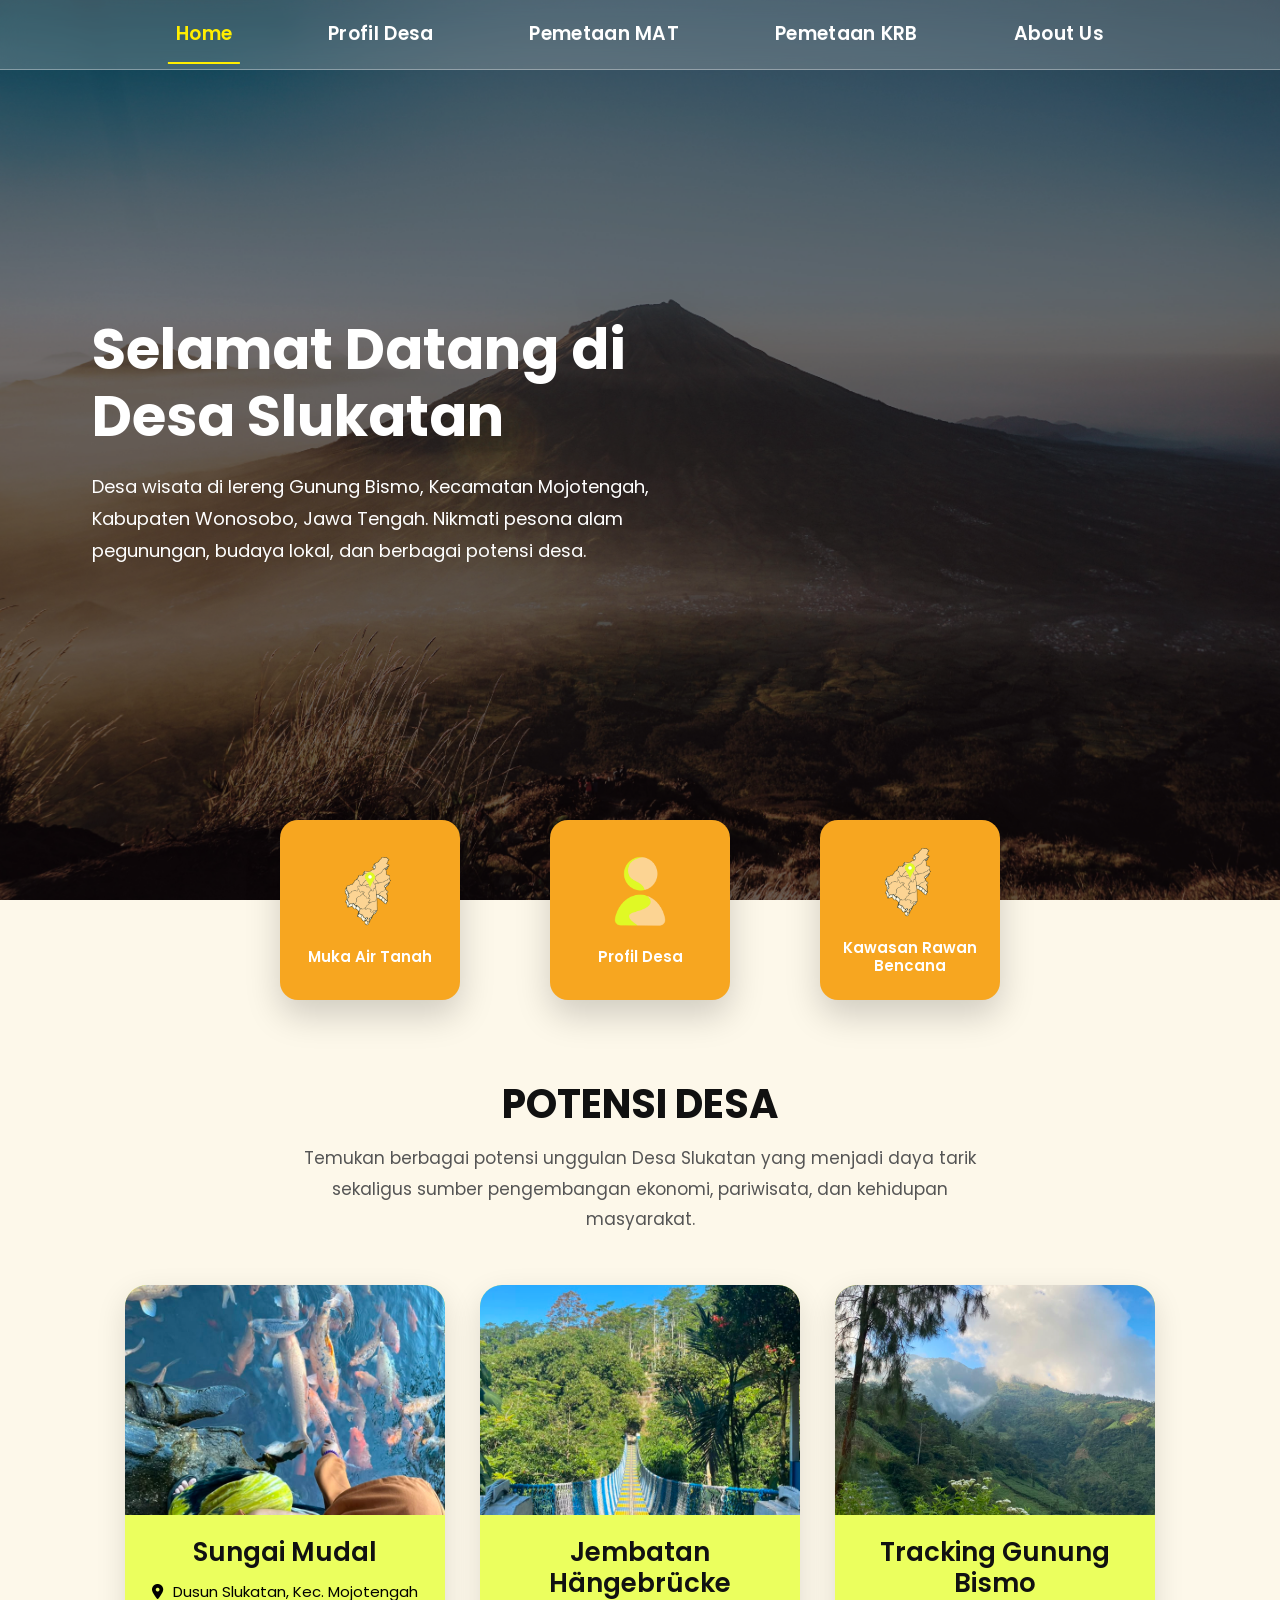
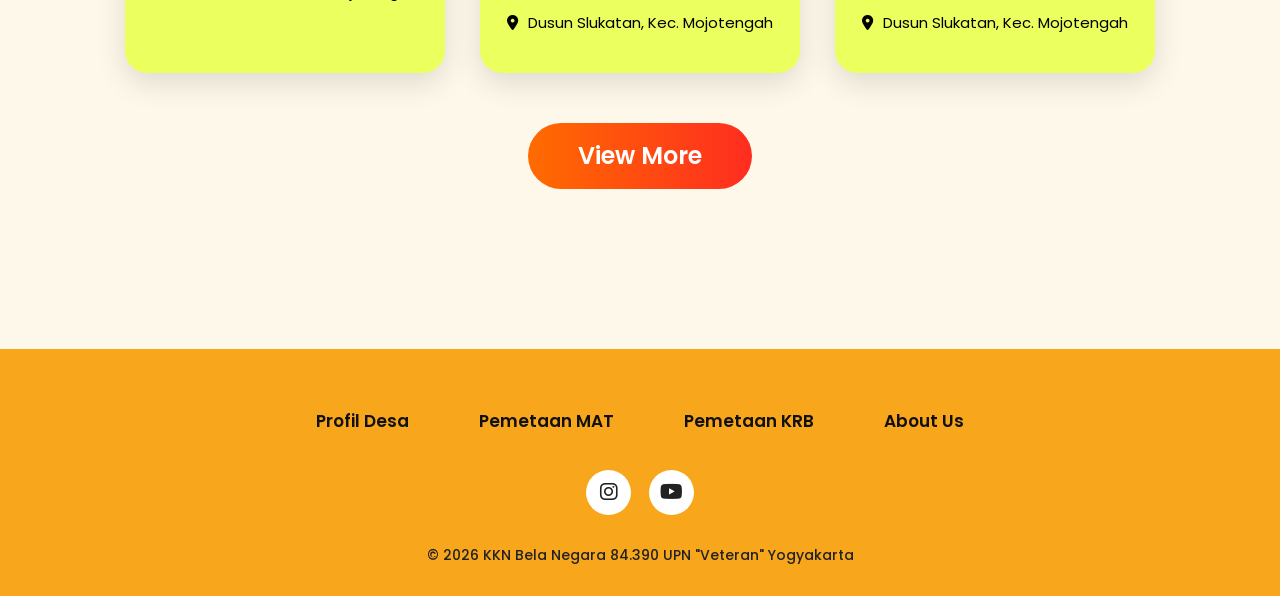
==== index.html @ f86915c8 "Migrasi kode program dari PHP ke HTML statis untuk Netlify" ====
<!DOCTYPE html>
<html lang="id">

<head>
    <meta charset="UTF-8">
    <meta name="viewport" content="width=device-width, initial-scale=1.0">
    <title>Website Desa Slukatan</title>

    <!-- Bootstrap -->
    <link href="https://cdn.jsdelivr.net/npm/bootstrap@5.3.3/dist/css/bootstrap.min.css" rel="stylesheet">

    <!-- Google Font -->
    <link href="https://fonts.googleapis.com/css2?family=Poppins:wght@300;400;500;600;700&display=swap" rel="stylesheet">

    <!-- Font Awesome -->
    <link rel="stylesheet" href="https://cdnjs.cloudflare.com/ajax/libs/font-awesome/6.6.0/css/all.min.css">

    <!-- CSS -->
    <link rel="stylesheet" href="assets/css/style.css">
    <link rel="stylesheet" href="assets/css/navbar.css">
    <link rel="stylesheet" href="assets/css/footer.css">
</head>

<body>

    <!-- ================= NAVBAR ================= -->
    <nav class="navbar navbar-expand-lg fixed-top">
        <div class="container">
            <button class="navbar-toggler" type="button" data-bs-toggle="collapse" data-bs-target="#navbarMenu">
                <span class="navbar-toggler-icon"></span>
            </button>

            <div class="collapse navbar-collapse justify-content-center" id="navbarMenu">
                <ul class="navbar-nav">
                    <li class="nav-item">
                        <!-- Menambahkan class 'active' secara manual karena ini halaman home -->
                        <a class="nav-link active" href="index.html">Home</a>
                    </li>
                    <li class="nav-item">
                        <a class="nav-link" href="profil.html">Profil Desa</a>
                    </li>
                    <li class="nav-item">
                        <a class="nav-link" href="pemetaan-mat.html">Pemetaan MAT</a>
                    </li>
                    <li class="nav-item">
                        <a class="nav-link" href="pemetaan-krb.html">Pemetaan KRB</a>
                    </li>
                    <li class="nav-item">
                        <a class="nav-link" href="about.html">About Us</a>
                    </li>
                </ul>
            </div>
        </div>
    </nav>

    <!-- ================= HERO ================= -->
    <section class="hero">
        <div class="overlay"></div>
        <div class="container hero-content">
            <h1>Selamat Datang di Desa Slukatan</h1>
            <p>
                Desa wisata di lereng Gunung Bismo, Kecamatan Mojotengah,
                Kabupaten Wonosobo, Jawa Tengah.
                Nikmati pesona alam pegunungan, budaya lokal,
                dan berbagai potensi desa.
            </p>
        </div>
    </section>

    <!-- ================= MENU CEPAT ================= -->
    <section class="quick-menu">
        <div class="menu-container">
            <!-- MAT -->
            <a href="pemetaan-mat.html" class="menu-card">
                <div class="icon-box">
                    <img src="assets/icon/peta.png" alt="MAT">
                </div>
                <h3>Muka Air Tanah</h3>
            </a>

            <!-- PROFIL -->
            <a href="profil.html" class="menu-card">
                <div class="icon-box">
                    <img src="assets/icon/profil.png" alt="Profil">
                </div>
                <h3>Profil Desa</h3>
            </a>

            <!-- KRB -->
            <a href="pemetaan-krb.html" class="menu-card">
                <div class="icon-box">
                    <img src="assets/icon/peta.png" alt="KRB">
                </div>
                <h3>Kawasan Rawan Bencana</h3>
            </a>
        </div>
    </section>

    <!-- ================= POTENSI DESA ================= -->
    <section class="potensi" id="potensi">
        <div class="container">
            <div class="section-title">
                <h2>POTENSI DESA</h2>
                <p>
                    Temukan berbagai potensi unggulan Desa Slukatan yang menjadi daya tarik sekaligus
                    sumber pengembangan ekonomi, pariwisata, dan kehidupan masyarakat.
                </p>
            </div>

            <div class="potensi-wrapper">
                <!-- CARD 1 -->
                <div class="potensi-card">
                    <div class="potensi-image">
                        <img src="assets/img/sungaiMudal.jpeg" alt="Sungai Mudal">
                    </div>
                    <div class="potensi-content">
                        <h3>Sungai Mudal</h3>
                        <p>
                            <a href="https://maps.app.goo.gl/9FUaUfdLYMELs5wk8" target="_blank" style="color: black; text-decoration: none;">
                                <i class="fa-solid fa-location-dot"></i> Dusun Slukatan, Kec. Mojotengah
                            </a>
                        </p>
                    </div>
                </div>

                <!-- CARD 2 -->
                <div class="potensi-card">
                    <div class="potensi-image">
                        <img src="assets/img/jembatan.jpeg" alt="Jembatan">
                    </div>
                    <div class="potensi-content">
                        <h3>Jembatan Hängebrücke</h3>
                        <p>
                            <a href="https://maps.app.goo.gl/SpD9vVay1JwHwFEi6" target="_blank" style="color: black; text-decoration: none;">
                                <i class="fa-solid fa-location-dot"></i> Dusun Slukatan, Kec. Mojotengah
                            </a>
                        </p>
                    </div>
                </div>

                <!-- CARD 3 -->
                <div class="potensi-card">
                    <div class="potensi-image">
                        <img src="assets/img/traking.jpeg" alt="Tracking">
                    </div>
                    <div class="potensi-content">
                        <h3>Tracking Gunung Bismo</h3>
                        <p>
                            <a href="https://maps.app.goo.gl/m81eEWnUda3TgtUe6" target="_blank" style="color: black; text-decoration: none;">
                                <i class="fa-solid fa-location-dot"></i> Dusun Slukatan, Kec. Mojotengah
                            </a>
                        </p>
                    </div>
                </div>
            </div>

            <div class="btn-center">
                <a href="profil.html" class="btn-view">View More</a>
            </div>
        </div>
    </section>

    <!-- ================= FOOTER ================= -->
    <footer class="footer">
        <div class="footer-container">
            <div class="footer-menu">
                <!-- Mengubah absolute path /KKN/ menjadi relative path agar aman di hosting -->
                <a href="profil.html">Profil Desa</a>
                <a href="pemetaan-mat.html">Pemetaan MAT</a>
                <a href="pemetaan-krb.html">Pemetaan KRB</a>
                <a href="about.html">About Us</a>
            </div>

            <div class="footer-social">
                <a href="https://www.instagram.com/gema_slukatan?igsh=MTFreDU4djh2c2pqaA%3D%3D&utm_source=qr" target="_blank">
                    <i class="fab fa-instagram"></i>
                </a>
                <a href="https://www.youtube.com/channel/UCSCnDuBpf0LPVZ2UuKND70A" target="_blank">
                    <i class="fab fa-youtube"></i>
                </a>
            </div>

            <div class="footer-copy">
                © 2026 KKN Bela Negara 84.390 UPN "Veteran" Yogyakarta
            </div>
        </div>
    </footer>

    <!-- Javascript -->
    <script src="https://cdn.jsdelivr.net/npm/bootstrap@5.3.3/dist/js/bootstrap.bundle.min.js"></script>
    <script src="assets/js/script.js"></script>
</body>

</html>
---- assets/css/style.css ----
/* ===========================================
   GLOBAL
=========================================== */

*{
    margin: 0;
    padding: 0;
    box-sizing: border-box;
    font-family: 'Poppins', sans-serif;
}

html{
    scroll-behavior: smooth;
}

body{
    background: #fdf8ea;
    overflow-x: hidden;
}






/* ===========================================
   HERO
=========================================== */

.hero{
    width: 100%;
    height: 100vh;
    background: url("../img/home.jpg") center center/cover no-repeat;
    position: relative;
    display: flex;
    align-items: center;
}

.overlay{
    position: absolute;
    width: 100%;
    height: 100%;
    background: rgba(0,0,0,.45);
}

.hero-content{
    position: relative;
    color: white;
    max-width: 650px;
    margin-left: 80px;
    z-index: 2;
}

.hero-content h1{
    font-size: 56px;
    font-weight: 700;
    margin-bottom: 20px;
}

.hero-content p{
    font-size: 18px;
    line-height: 1.8;
}


/* ===========================================
   BUTTON HERO
=========================================== */

.btn-hero{
    display: inline-block;
    margin-top: 30px;
    padding: 14px 35px;
    background: #ff9800;
    color: white;
    text-decoration: none;
    border-radius: 50px;
    font-weight: 600;
    transition: .3s;
}

.btn-hero:hover{
    background: #ff6b00;
    transform: translateY(-3px);
}


/* ===========================================
   RESPONSIVE
=========================================== */

@media (max-width:992px){

    .navbar-nav{
        gap: 10px;
        text-align: center;
        background: rgba(0,0,0,.75);
        padding: 20px;
        border-radius: 10px;
    }

    .hero-content{
        margin-left: 30px;
        margin-right: 30px;
    }

    .hero-content h1{
        font-size: 40px;
    }

    .hero-content p{
        font-size: 16px;
    }

}

@media (max-width:576px){

    .hero-content h1{
        font-size: 32px;
    }

    .hero-content p{
        font-size: 15px;
    }

}


/* ===================================
   QUICK MENU
=================================== */

.quick-menu{

    position: relative;

    margin-top: -80px;

    z-index: 20;

}

.menu-container{

    width: 90%;

    max-width: 1200px;

    margin: auto;

    display: flex;

    justify-content: center;

    gap: 90px;

    flex-wrap: wrap;

}

.menu-card{

    width: 180px;

    height: 180px;

    background: #F7A620;

    border-radius: 18px;

    display: flex;

    flex-direction: column;

    justify-content: center;

    align-items: center;

    text-decoration: none;

    color: white;

    box-shadow: 0 15px 35px rgba(0,0,0,.18);

    transition: .35s;

}

.menu-card:hover{

    transform: translateY(-12px) scale(1.05);

    box-shadow: 0 25px 45px rgba(0,0,0,.3);

    background: #ffb733;

}

.icon-box{

    width: 90px;

    height: 90px;

    display: flex;

    justify-content: center;

    align-items: center;

}

.icon-box img{

    width: 80px;

    transition: .4s;

}

.menu-card:hover img{

    transform: scale(1.15) rotate(5deg);

}

.menu-card h3{

    margin-top: 12px;

    text-align: center;

    font-size: 15px;

    font-weight: 600;

}

/* ======================================
        POTENSI DESA
====================================== */

.potensi{
    padding:80px 20px;
    background:#FDF8EA;
}

.section-title{
    text-align:center;
    margin-bottom:50px;
}

.section-title h2{
    font-size:40px;
    font-weight:700;
    color:#111;
    margin-bottom:15px;
}

.section-title p{
    max-width:700px;
    width:90%;
    margin:auto;
    color:#555;
    font-size:17px;
    line-height:1.8;
}

/* ========================= */

.potensi-wrapper{
    display:flex;
    justify-content:center;
    align-items:stretch;
    gap:35px;
    flex-wrap:wrap;
}

/* ========================= */

.potensi-card{
    width:100%;
    max-width:320px;
    background:#EBFF5E;
    border-radius:22px;
    overflow:hidden;
    box-shadow:0 10px 30px rgba(0,0,0,.12);
    transition:.35s ease;
    cursor:pointer;
}

.potensi-card:hover{
    transform:translateY(-10px);
    box-shadow:0 18px 35px rgba(0,0,0,.18);
}

.potensi-image{
    width:100%;
    overflow:hidden;
}

.potensi-image img{
    width:100%;
    height:230px;
    object-fit:cover;
    display:block;
    transition:.5s;
}

.potensi-card:hover img{
    transform:scale(1.08);
}

/* ========================= */

.potensi-content{
    padding:22px;
    text-align:center;
}

.potensi-content h3{
    font-size:26px;
    font-weight:600;
    margin-bottom:12px;
    color:#111;
}

.potensi-content p{
    font-size:15px;
    color:#444;
    line-height:1.6;
}

.potensi-content i{
    color:#000;
    margin-right:6px;
}

/* ========================= */

.btn-center{
    text-align:center;
    margin-top:50px;
}

.btn-view{
    display:inline-block;
    padding:15px 50px;
    border-radius:50px;
    background:linear-gradient(90deg,#ff6b00,#ff2d20);
    color:#fff;
    text-decoration:none;
    font-size:24px;
    font-weight:600;
    transition:.3s;
}

.btn-view:hover{
    color:#fff;
    transform:translateY(-4px);
    box-shadow:0 10px 25px rgba(255,90,0,.35);
}
---- assets/css/navbar.css ----
/* ==========================================
                NAVBAR
========================================== */

.navbar{

    position: fixed;
    top: 0;
    left: 0;

    width: 100%;
    height: 70px;

    display: flex;
    align-items: center;

    background: rgba(190,190,190,.28);

    backdrop-filter: blur(12px);
    -webkit-backdrop-filter: blur(12px);

    border-bottom: 1px solid rgba(255,255,255,.35);

    z-index: 999;

    transition: .4s ease;

}

/* ========================= */

.navbar .container{

    max-width: 1300px;
    width: 100%;
    margin: auto;

}

/* ========================= */

.navbar-nav{

    display: flex;
    align-items: center;
    justify-content: center;

    width: 100%;

    gap: 80px;

}

/* ========================= */

.nav-item{

    list-style: none;

}

/* ========================= */

.nav-link{

    color: #fff !important;

    text-decoration: none;

    font-size: 19px;

    font-weight: 600;

    letter-spacing: .3px;

    transition: .3s;

    position: relative;

}

/* Garis bawah */

.nav-link::after{

    content: "";

    position: absolute;

    left: 50%;

    bottom: -7px;

    width: 0;

    height: 2px;

    background: #ffee00;

    transform: translateX(-50%);

    transition: .3s;

}

.nav-link:hover{

    color: #ffee00 !important;

}

.nav-link:hover::after{

    width: 100%;

}

/* Menu aktif */

.nav-link.active{

    color: #ffee00 !important;

}

.nav-link.active::after{

    width: 100%;

}

/* ========================= */
/* HAMBURGER */
/* ========================= */

.navbar-toggler{

    border: none;

    outline: none;

}

.navbar-toggler:focus{

    box-shadow: none;

}

/* ========================= */
/* SAAT DISCROLL */
/* ========================= */

.navbar.scrolled{

    background: rgba(30,30,30,.85);

    box-shadow: 0 8px 20px rgba(0,0,0,.15);

}
---- assets/css/footer.css ----
/* ==========================================
                FOOTER
========================================== */

.footer{
    width: 100%;
    background: #F8A61B;
    padding: 60px 20px 30px;
    margin-top: 80px;
}

.footer-container{
    max-width: 1200px;
    margin: auto;
}

/* ================= MENU ================= */

.footer-menu{
    display: flex;
    justify-content: center;
    align-items: center;
    gap: 70px;
    flex-wrap: wrap;
    margin-bottom: 35px;
}

.footer-menu a{
    text-decoration: none;
    color: #111;
    font-size: 17px;
    font-weight: 600;
    transition: .3s;
    position: relative;
}

.footer-menu a::after{
    content: "";
    position: absolute;
    left: 0;
    bottom: -6px;
    width: 0;
    height: 2px;
    background: white;
    transition: .3s;
}

.footer-menu a:hover{
    color: white;
}

.footer-menu a:hover::after{
    width: 100%;
}

/* ================= SOSIAL MEDIA ================= */

.footer-social{
    display: flex;
    justify-content: center;
    gap: 18px;
    margin-bottom: 30px;
}

.footer-social a{
    width: 45px;
    height: 45px;
    border-radius: 50%;
    background: white;
    color: #222;
    display: flex;
    justify-content: center;
    align-items: center;
    font-size: 20px;
    text-decoration: none;
    transition: .3s;
}

.footer-social a:hover{
    background: #222;
    color: white;
    transform: translateY(-5px);
}

/* ================= COPYRIGHT ================= */

.footer-copy{
    text-align: center;
    font-size: 14px;
    color: #222;
    font-weight: 500;
}

/* ================= RESPONSIVE ================= */

@media(max-width:768px){

    .footer{
        padding: 45px 15px 25px;
    }

    .footer-menu{
        flex-direction: column;
        gap: 18px;
    }

    .footer-menu a{
        font-size: 16px;
    }

    .footer-social a{
        width: 40px;
        height: 40px;
        font-size: 18px;
    }

    .footer-copy{
        font-size: 12px;
    }

}
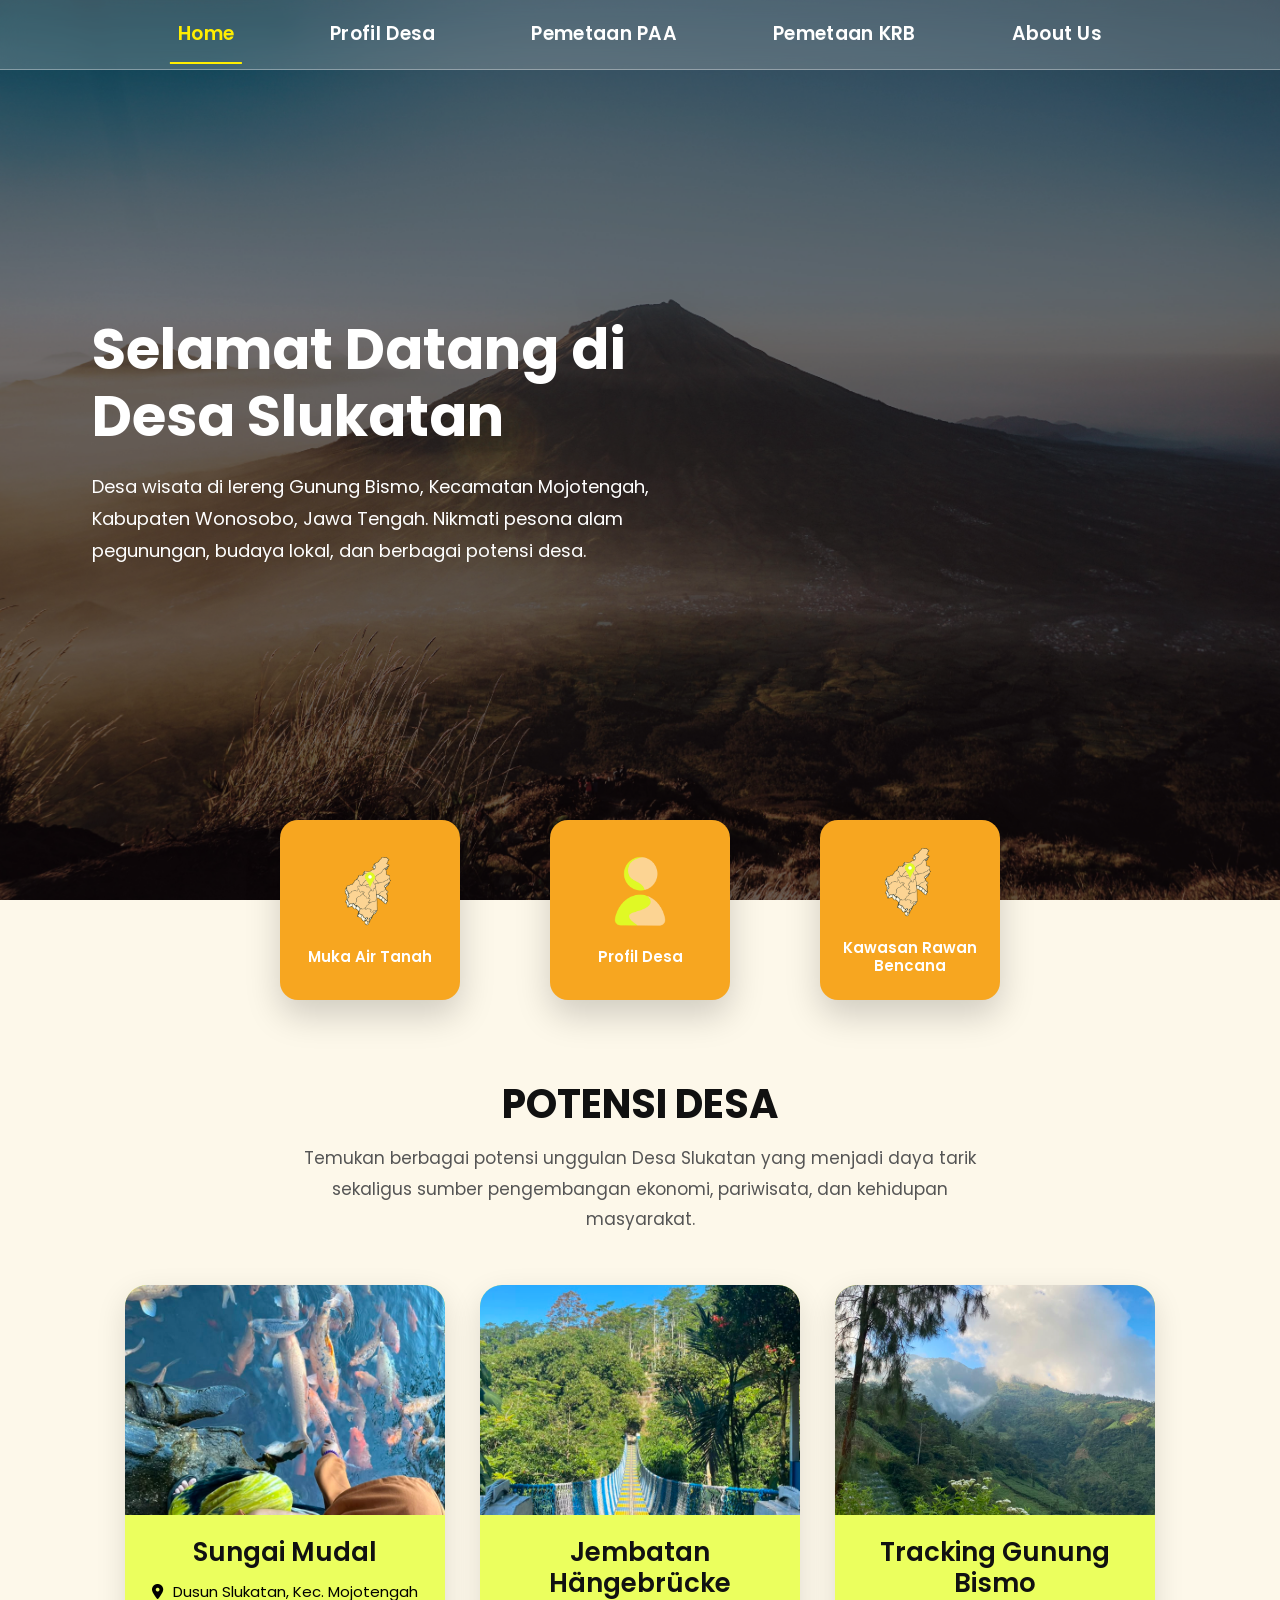
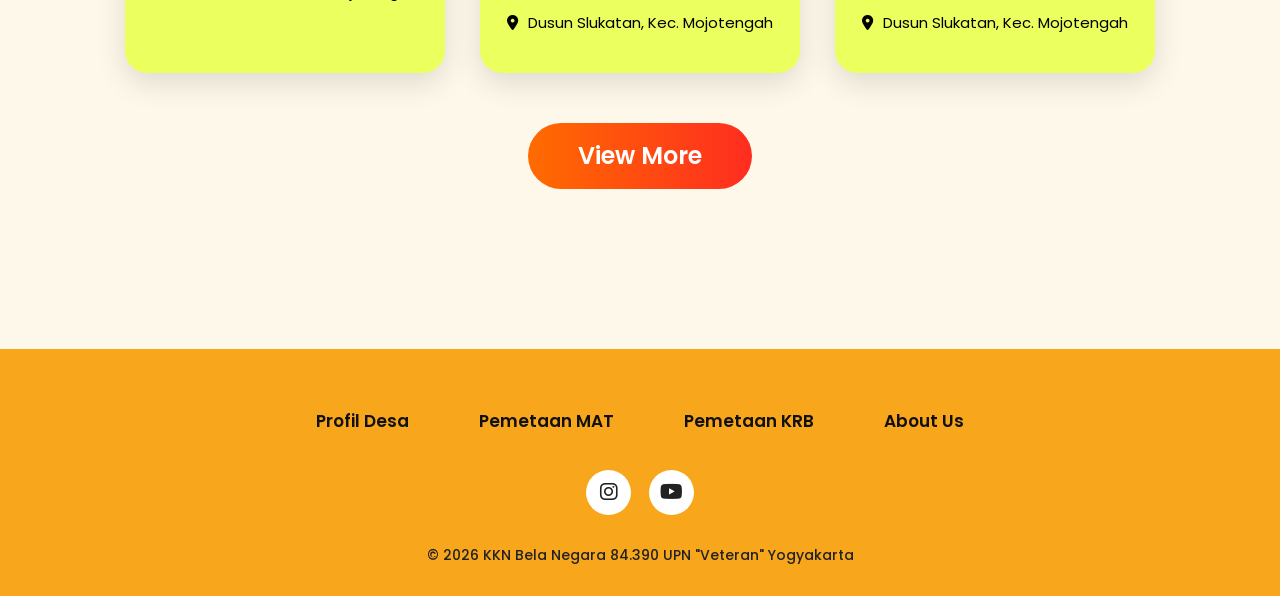
==== commit 3458bda7: "Memperbaiki tampilan CSS dan perbaikan responsif peta MAT" ====
--- a/index.html
+++ b/index.html
@@ -40,7 +40,7 @@
                         <a class="nav-link" href="profil.html">Profil Desa</a>
                     </li>
                     <li class="nav-item">
-                        <a class="nav-link" href="pemetaan-mat.html">Pemetaan MAT</a>
+                        <a class="nav-link" href="pemetaan-mat.html">Pemetaan PAA</a>
                     </li>
                     <li class="nav-item">
                         <a class="nav-link" href="pemetaan-krb.html">Pemetaan KRB</a>
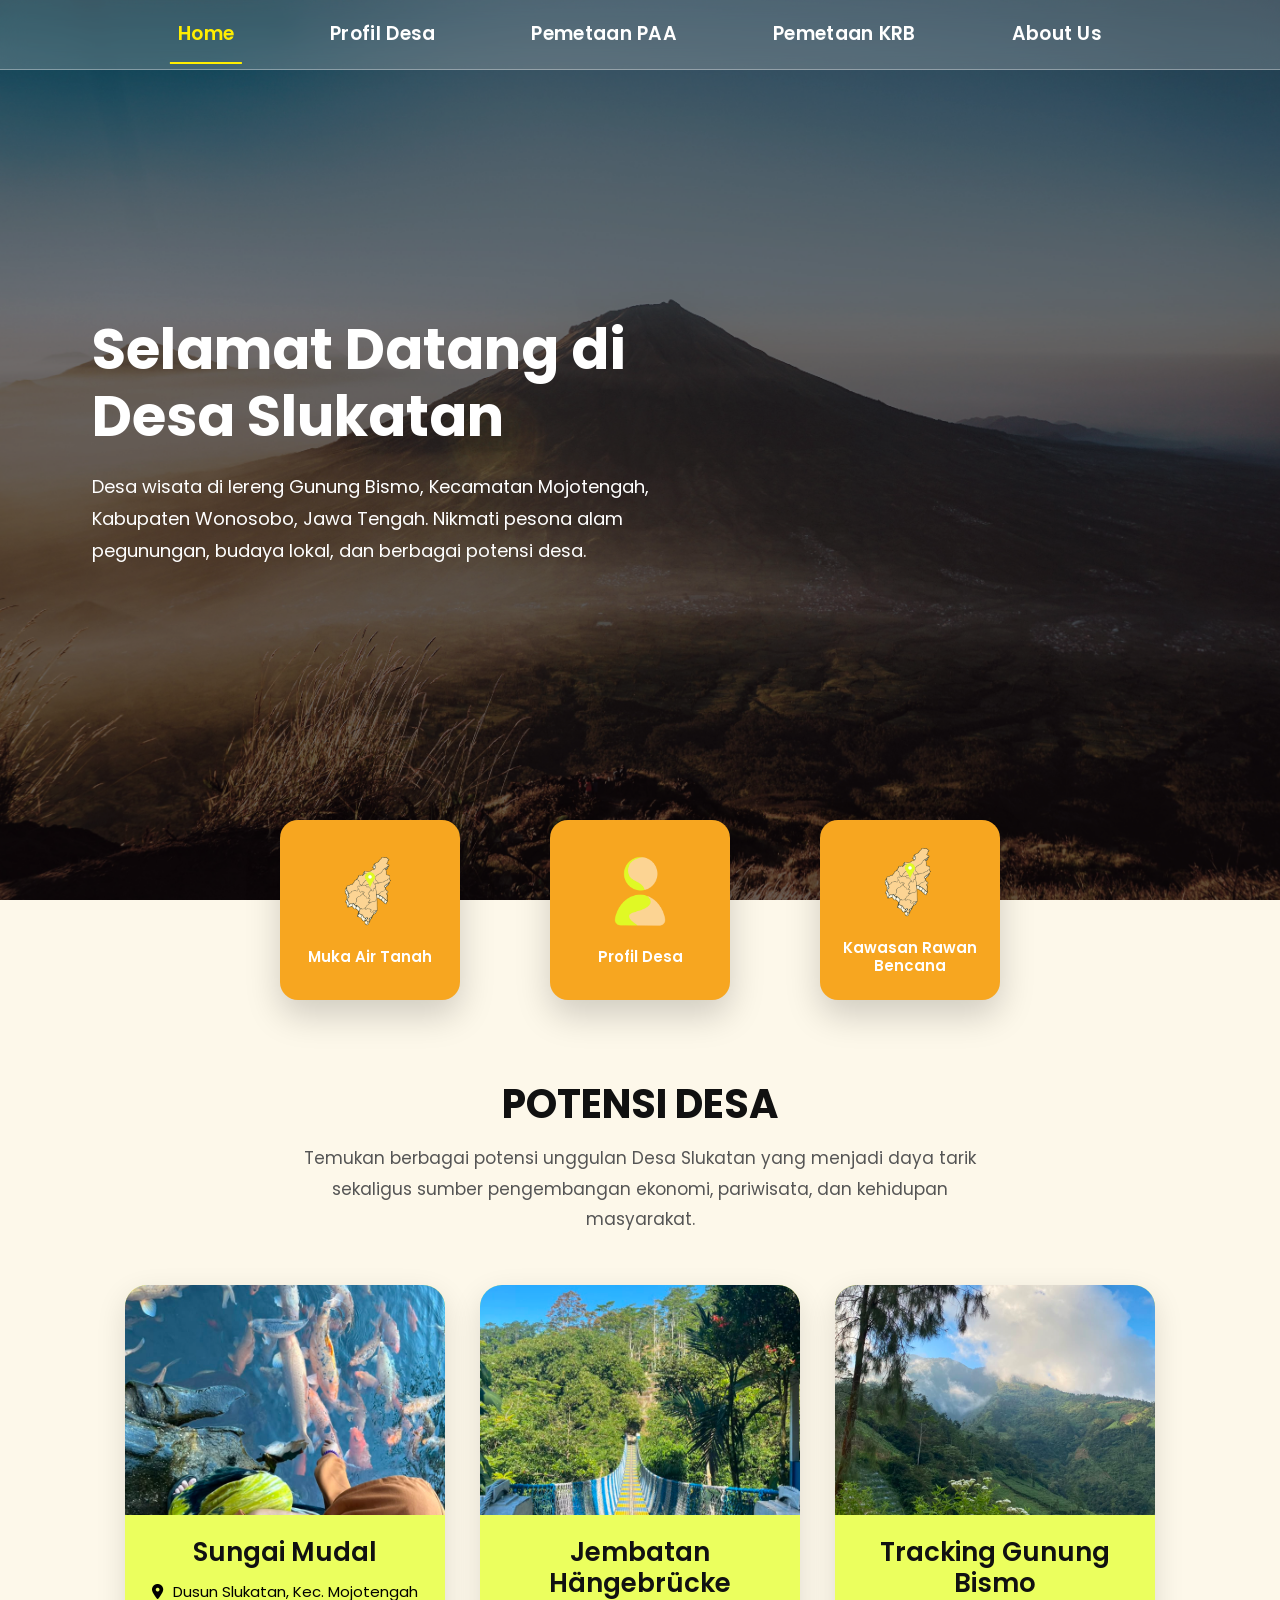
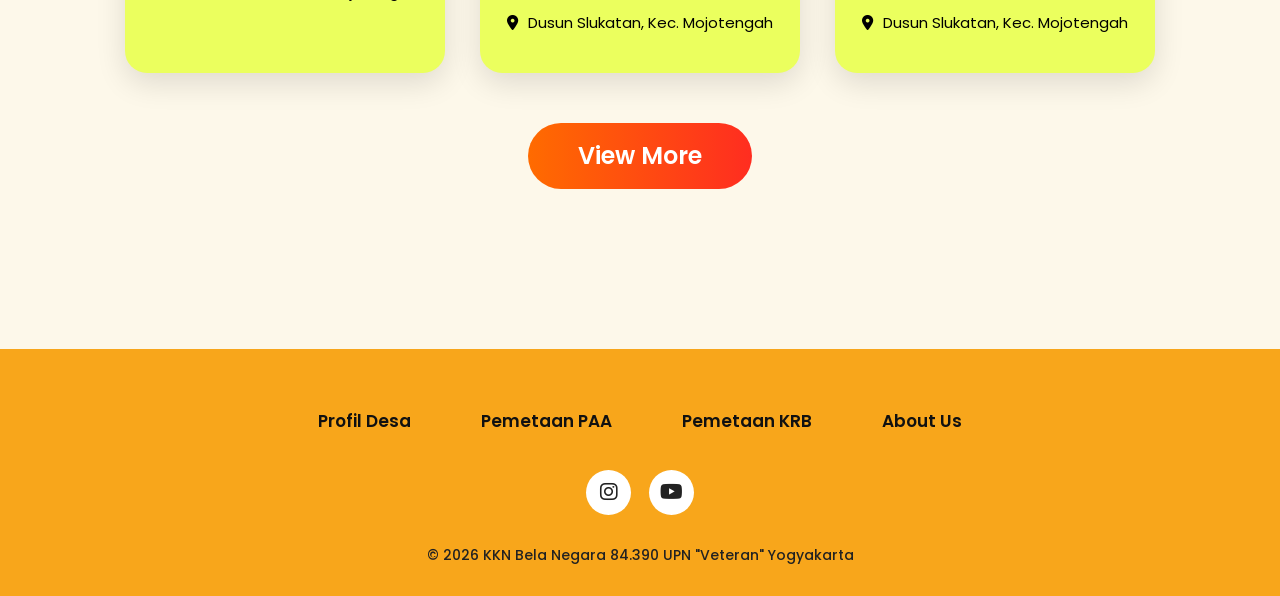
==== commit 437ada70: "merubah footer" ====
--- a/index.html
+++ b/index.html
@@ -166,7 +166,7 @@
             <div class="footer-menu">
                 <!-- Mengubah absolute path /KKN/ menjadi relative path agar aman di hosting -->
                 <a href="profil.html">Profil Desa</a>
-                <a href="pemetaan-mat.html">Pemetaan MAT</a>
+                <a href="pemetaan-mat.html">Pemetaan PAA</a>
                 <a href="pemetaan-krb.html">Pemetaan KRB</a>
                 <a href="about.html">About Us</a>
             </div>
